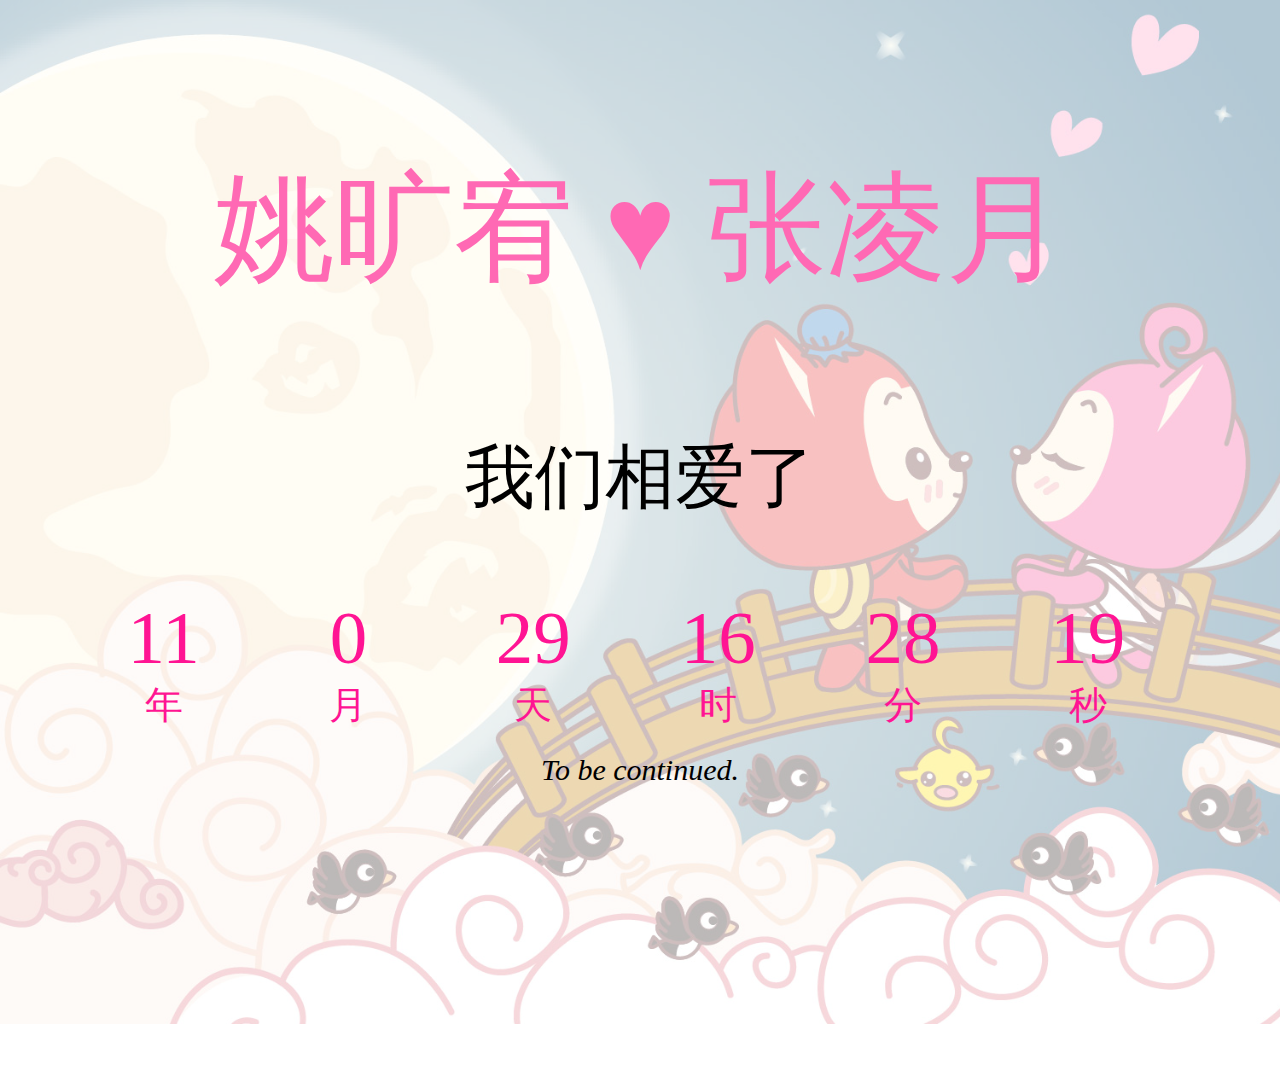
==== index.html @ 638295eb "Header implemented" ====
<!DOCTYPE html>
<html lang="cn">
<head>
    <meta charset="UTF-8">
    <link rel="stylesheet" type="text/css" href="css/style.css">
    <link rel="stylesheet" type="text/css" href="css/jquery.countdown.css">
    <title>傻子好!</title>
    <script type="text/javascript" src="http://ajax.googleapis.com/ajax/libs/jquery/1.11.0/jquery.min.js"></script>
    <script type="text/javascript" src="js/jquery.plugin.js"></script>
    <script type="text/javascript" src="js/jquery.countdown.js"></script>
    <script type="text/javascript" src="js/jquery.countdown-zh-CN.js"></script>
    <script type="text/javascript">
        window.onload = (function(){
            $.countdown.setDefaults($.countdown.regionalOptions['zh-CN']);
            $('#counter').countdown(
                {
                    since: new Date(2015, 6-1, 25),
                    format: 'YODHMS'
                });
        });

    </script>
</head>
<body>
    <div class="block" id="header">
        <p id="love1">姚旷宥 ♥ 张凌月</p>
        <p id="love2">我们相爱了</p>
        <div id="counter"></div>
        <p id="love3">To be continued.</p>
    </div>
    <div class="block" id="story-line"></div>
    <div class="block" id="gallery"></div>
</body>
</html>
---- css/style.css ----
body {
    font-family: cute;
}

div.block {
    width: 90%;
    margin: auto;
}

div#header {
    padding: 20px;
    height: 1024px;

}

div#header::after {
    height: 1024px;
    content: "";
    opacity: 0.3;
    background-size: cover;
    background-image: url("../img/阿狸七夕.jpg");
    top: 0;
    left: 0;
    bottom: 0;
    right: 0;
    position: absolute;
    z-index: -1;
}

p#love1 {
    text-align: center;
    font-size: 120px;
    color: hotpink;
}

p#love2 {
    text-align: center;
    font-size: 70px;
    color: black;
}

p#love3 {
    margin-top: 100px;
    text-align: center;
    font-size: 30px;
    color: black;
    font-style: italic;
}



@font-face {
    font-family: cute;
    src: url("../res/cute.ttf");
}
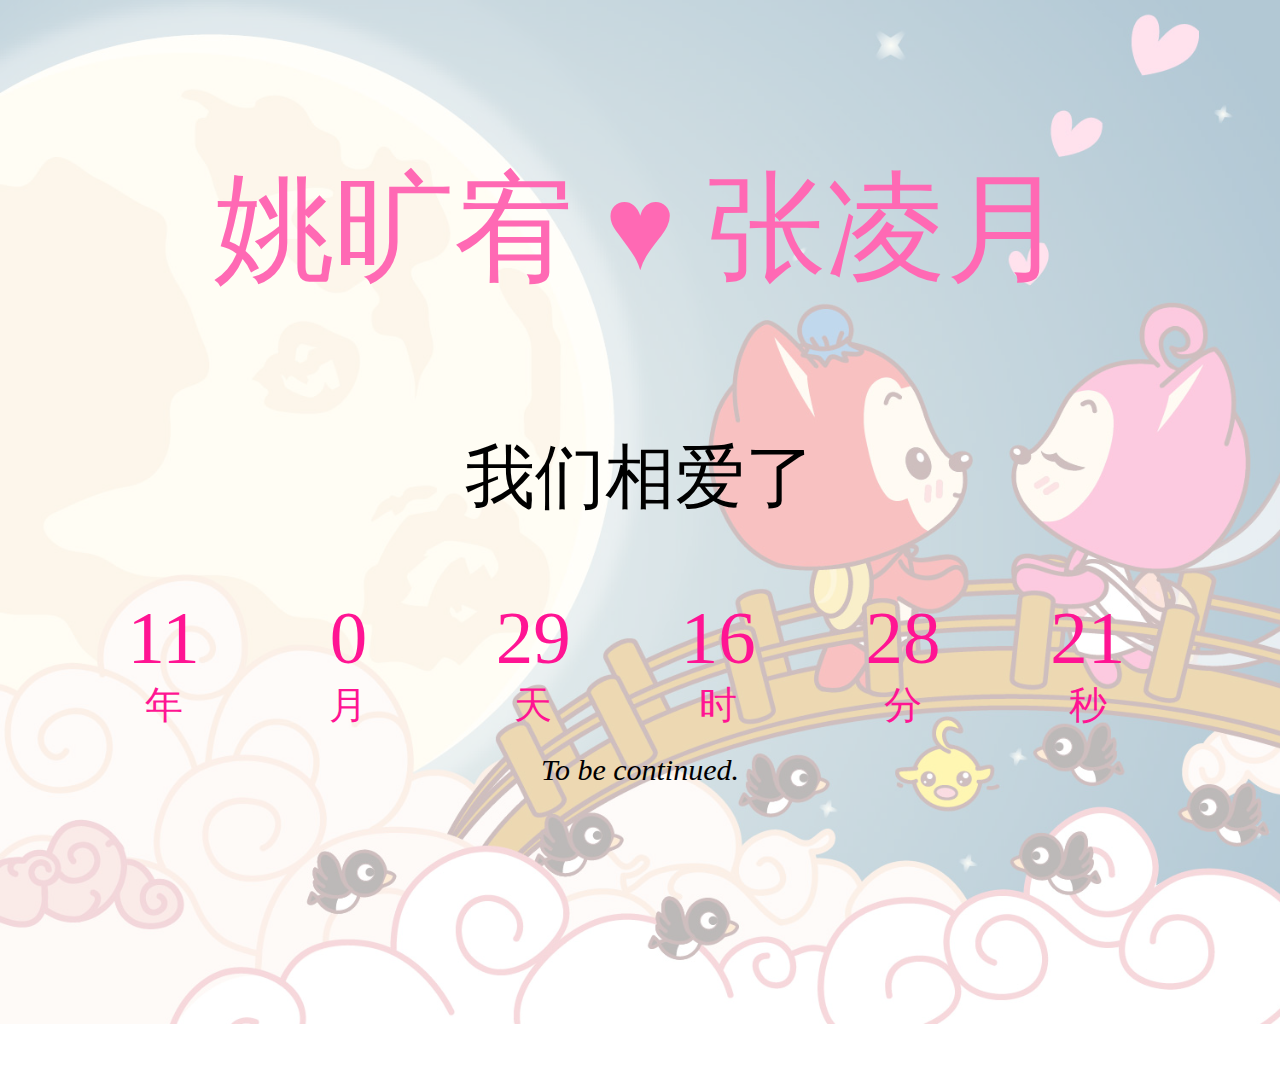
==== commit 52171b56: "Use un-blocking css" ====
--- a/index.html
+++ b/index.html
@@ -2,7 +2,7 @@
 <html lang="cn">
 <head>
     <meta charset="UTF-8">
-    <link rel="stylesheet" type="text/css" href="css/style.css">
+    <link rel="stylesheet" type="text/css" href="css/style.css" media="none" onload="this.media='all';">
     <link rel="stylesheet" type="text/css" href="css/jquery.countdown.css">
     <title>傻子好!</title>
     <script type="text/javascript" src="http://ajax.googleapis.com/ajax/libs/jquery/1.11.0/jquery.min.js"></script>
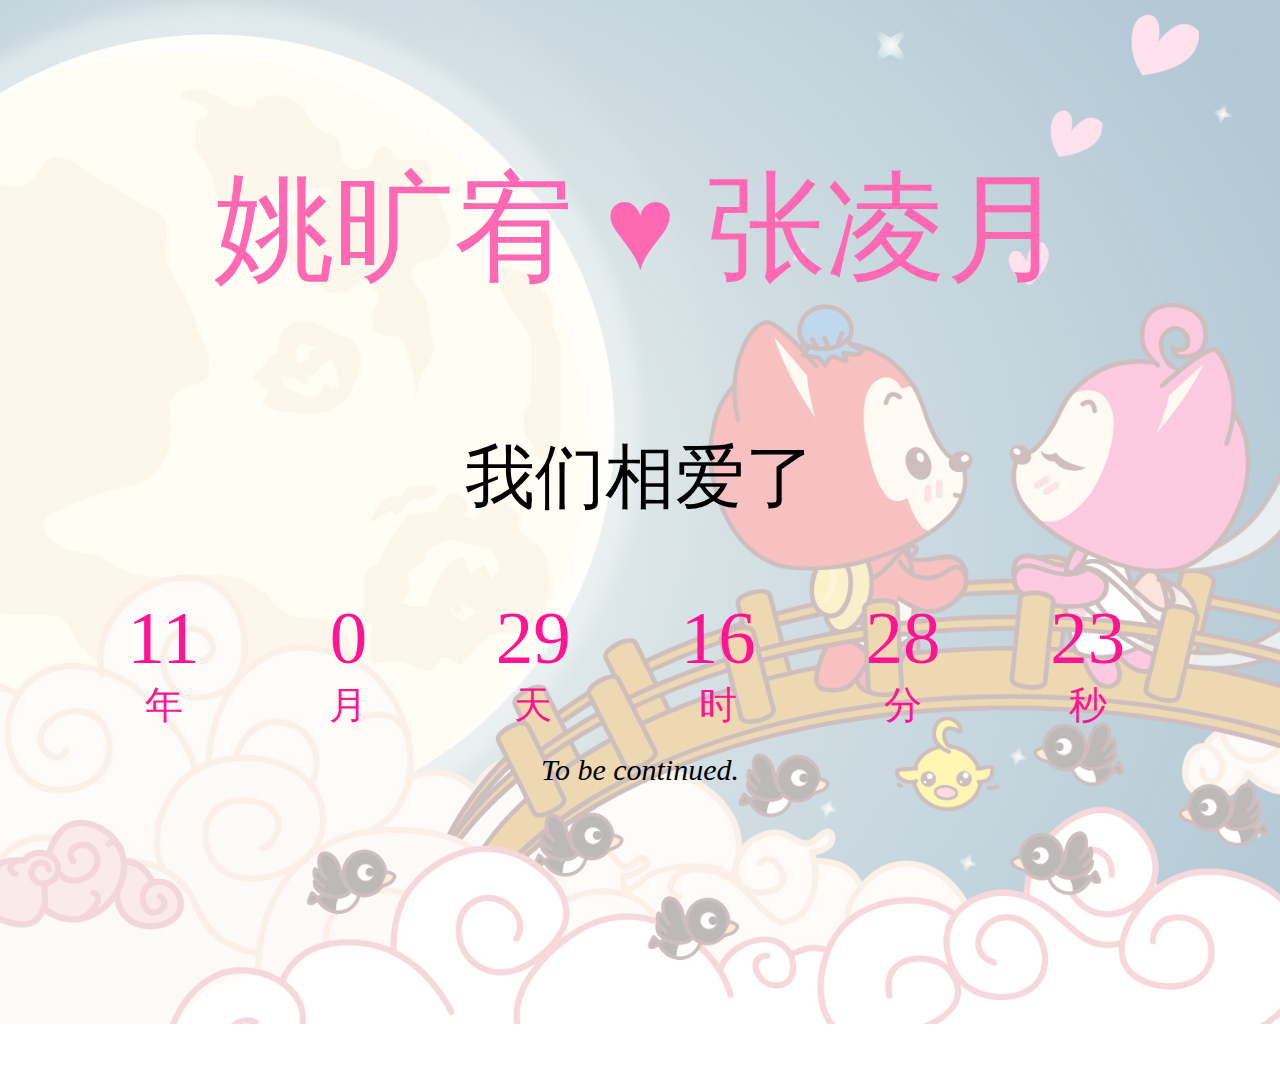
==== commit cdcfba98: "Optimized css again" ====
--- a/index.html
+++ b/index.html
@@ -2,7 +2,8 @@
 <html lang="cn">
 <head>
     <meta charset="UTF-8">
-    <link rel="stylesheet" type="text/css" href="css/style.css" media="none" onload="this.media='all';">
+    <link rel="stylesheet" type="text/css" href="css/style.css">
+    <link rel="stylesheet" type="text/css" href="css/font.css" media="none" onload="this.media='all';">
     <link rel="stylesheet" type="text/css" href="css/jquery.countdown.css">
     <title>傻子好!</title>
     <script type="text/javascript" src="http://ajax.googleapis.com/ajax/libs/jquery/1.11.0/jquery.min.js"></script>
--- a/css/style.css
+++ b/css/style.css
@@ -1,7 +1,3 @@
-body {
-    font-family: cute;
-}
-
 div.block {
     width: 90%;
     margin: auto;
@@ -47,9 +43,3 @@
     font-style: italic;
 }
 
-
-
-@font-face {
-    font-family: cute;
-    src: url("../res/cute.ttf");
-}
--- a/css/font.css
+++ b/css/font.css
@@ -0,0 +1,8 @@
+body {
+    font-family: cute;
+}
+
+@font-face {
+    font-family: cute;
+    src: url("../res/cute.ttf");
+}
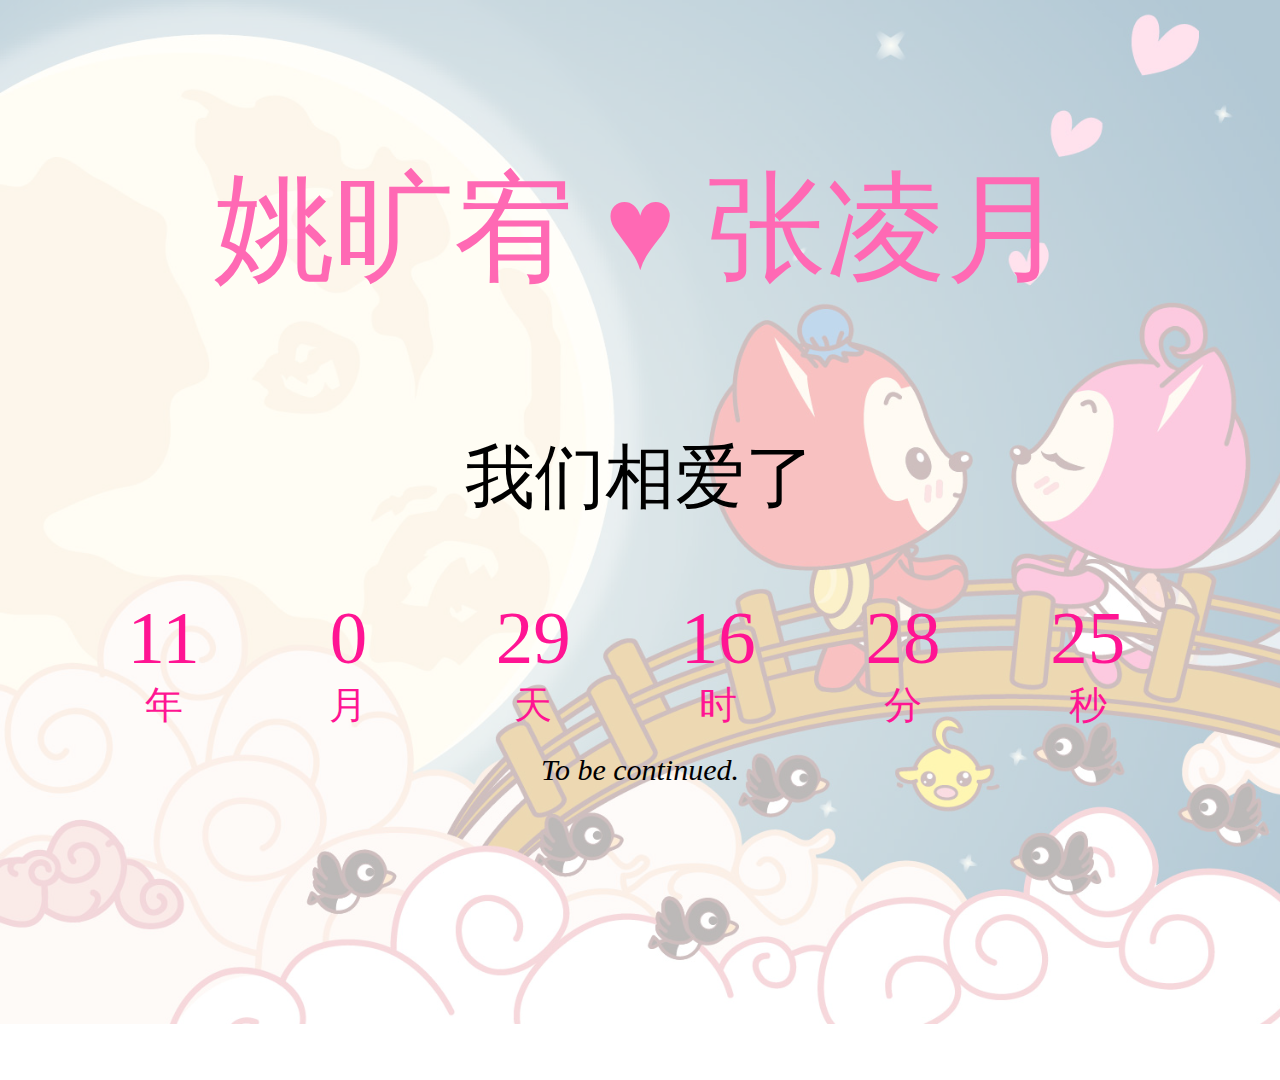
==== commit 2a08c9a1: "Localized Jquery" ====
--- a/index.html
+++ b/index.html
@@ -6,7 +6,7 @@
     <link rel="stylesheet" type="text/css" href="css/font.css" media="none" onload="this.media='all';">
     <link rel="stylesheet" type="text/css" href="css/jquery.countdown.css">
     <title>傻子好!</title>
-    <script type="text/javascript" src="http://ajax.googleapis.com/ajax/libs/jquery/1.11.0/jquery.min.js"></script>
+    <script type="text/javascript" src="js/jquery.min.js"></script>
     <script type="text/javascript" src="js/jquery.plugin.js"></script>
     <script type="text/javascript" src="js/jquery.countdown.js"></script>
     <script type="text/javascript" src="js/jquery.countdown-zh-CN.js"></script>
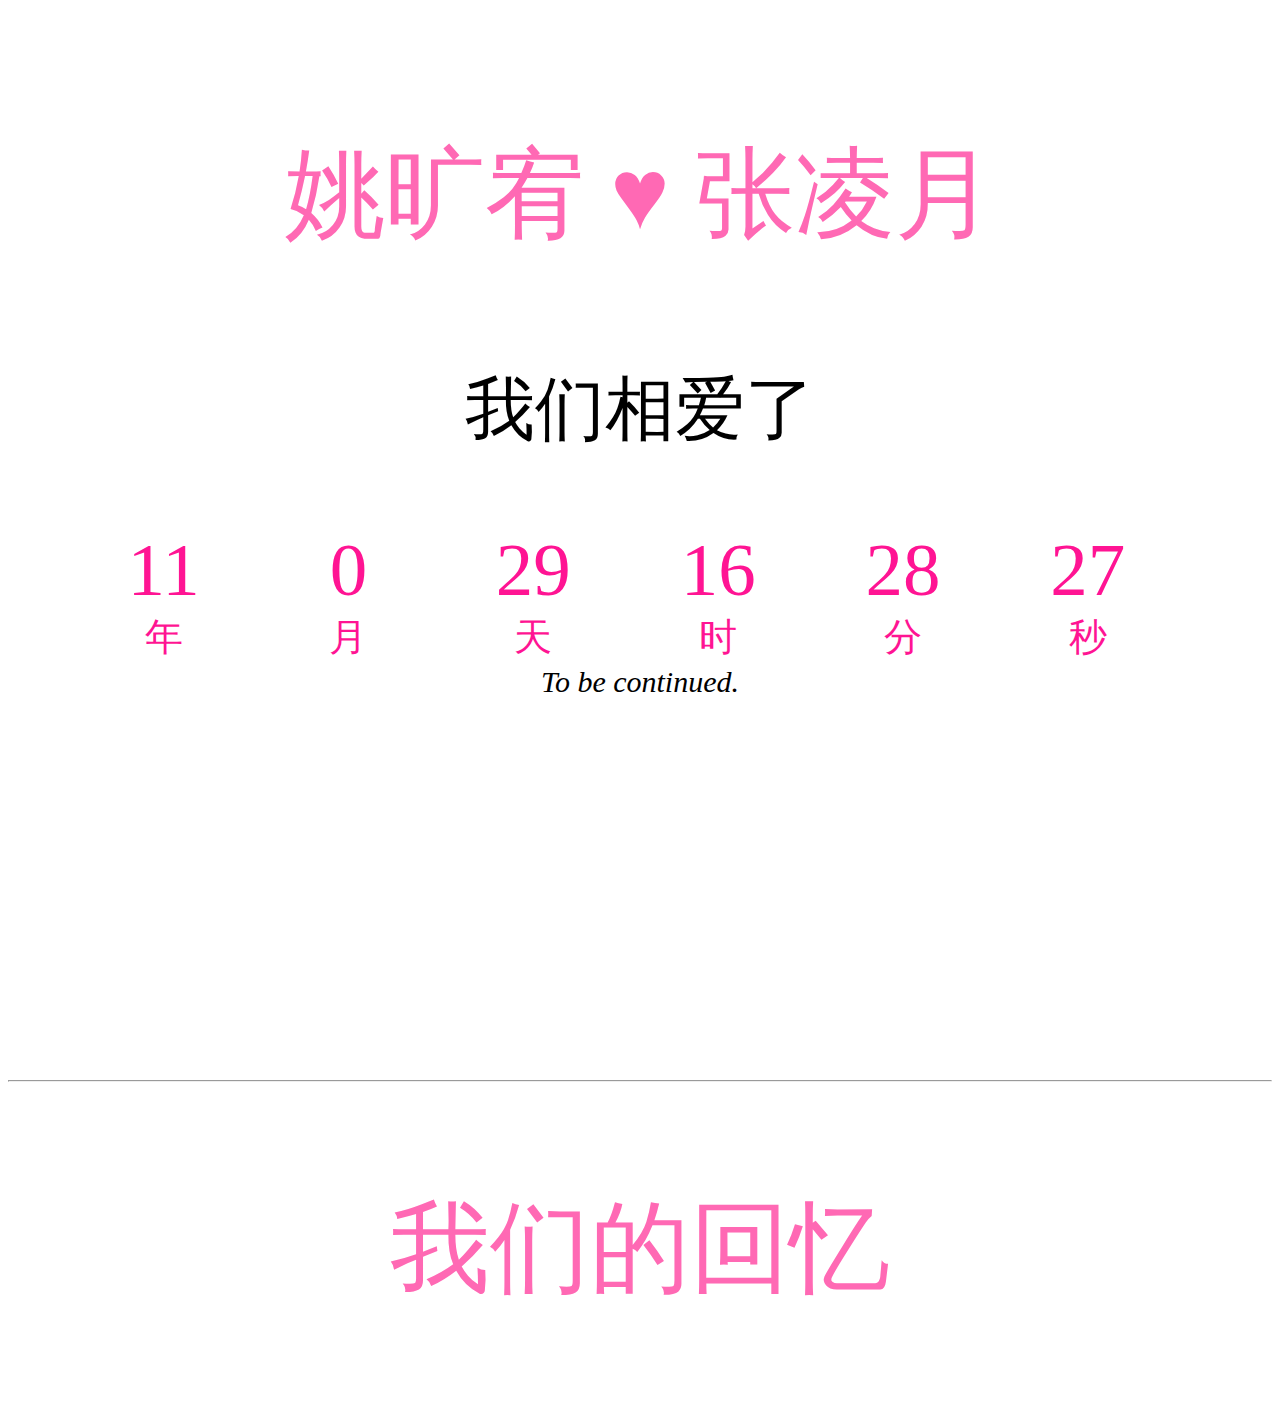
==== commit 5e25dc9e: "Images added" ====
--- a/index.html
+++ b/index.html
@@ -6,6 +6,7 @@
     <link rel="stylesheet" type="text/css" href="css/font.css" media="none" onload="this.media='all';">
     <link rel="stylesheet" type="text/css" href="css/jquery.countdown.css">
     <title>傻子好!</title>
+    <script type="text/javascript" src="js/aws-sdk-2.1.12.min.js"></script>
     <script type="text/javascript" src="js/jquery.min.js"></script>
     <script type="text/javascript" src="js/jquery.plugin.js"></script>
     <script type="text/javascript" src="js/jquery.countdown.js"></script>
@@ -13,23 +14,32 @@
     <script type="text/javascript">
         window.onload = (function(){
             $.countdown.setDefaults($.countdown.regionalOptions['zh-CN']);
-            $('#counter').countdown(
+            $('#header-counter').countdown(
                 {
                     since: new Date(2015, 6-1, 25),
                     format: 'YODHMS'
                 });
+
+            getS3Images();
         });
+    </script>
 
-    </script>
+
+    <script type="text/javascript" src="js/s3.js"></script>
 </head>
 <body>
     <div class="block" id="header">
-        <p id="love1">姚旷宥 ♥ 张凌月</p>
-        <p id="love2">我们相爱了</p>
-        <div id="counter"></div>
-        <p id="love3">To be continued.</p>
+        <p class="header1" id="header-p-1">姚旷宥 ♥ 张凌月</p>
+        <p class="header2" id="header-p-2">我们相爱了</p>
+        <div id="header-counter"></div>
+        <p class="header3" id="header-p-3">To be continued.</p>
     </div>
     <div class="block" id="story-line"></div>
-    <div class="block" id="gallery"></div>
+
+    <hr>
+
+    <div class="block" id="gallery">
+        <p class="header1" id="gallery-p-1">我们的回忆</p>
+    </div>
 </body>
 </html>
--- a/css/style.css
+++ b/css/style.css
@@ -14,7 +14,7 @@
     content: "";
     opacity: 0.3;
     background-size: cover;
-    background-image: url("../img/阿狸七夕.jpg");
+    background-image: url("../img/header_bg.jpg");
     top: 0;
     left: 0;
     bottom: 0;
@@ -23,23 +23,28 @@
     z-index: -1;
 }
 
-p#love1 {
+p.header1 {
     text-align: center;
-    font-size: 120px;
+    font-size: 100px;
     color: hotpink;
 }
 
-p#love2 {
+p.header2 {
     text-align: center;
     font-size: 70px;
     color: black;
 }
 
-p#love3 {
-    margin-top: 100px;
+p.header3 {
+    margin-top: 80px;
     text-align: center;
     font-size: 30px;
     color: black;
     font-style: italic;
 }
 
+img.slide {
+    overflow-x: scroll;
+    overflow-y: hidden;
+    max-height: 300px;
+}
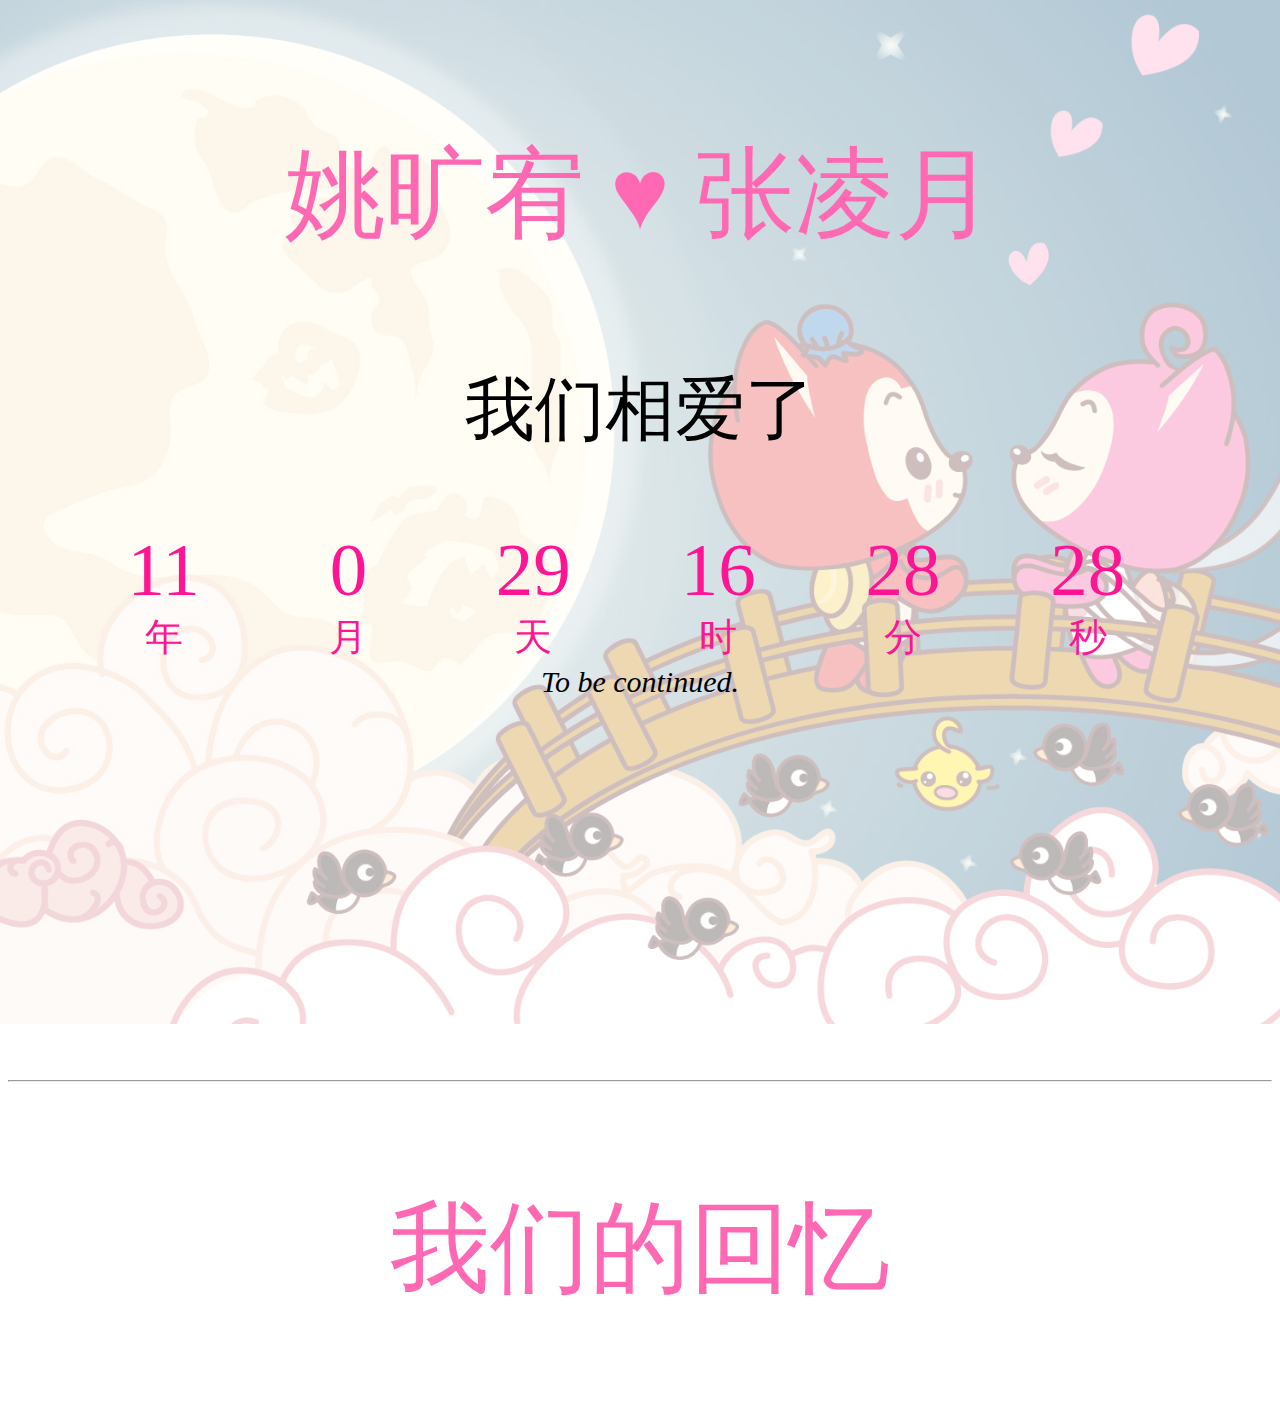
==== commit 4e82f601: "Slideshow for gallery added" ====
--- a/index.html
+++ b/index.html
@@ -34,6 +34,7 @@
         <div id="header-counter"></div>
         <p class="header3" id="header-p-3">To be continued.</p>
     </div>
+
     <div class="block" id="story-line"></div>
 
     <hr>
--- a/css/style.css
+++ b/css/style.css
@@ -44,7 +44,45 @@
 }
 
 img.slide {
-    overflow-x: scroll;
-    overflow-y: hidden;
-    max-height: 300px;
+    display: inline;
+    margin: 5px;
+    max-height: 250px;
 }
+
+
+
+#overlay {
+    opacity: 0.98;
+    background-color: black;
+    position: fixed;
+    width: 100%;
+    height: 100%;
+    top: 0px;
+    right: 0px;
+    z-index: 1000;
+}
+
+
+#overlay-image {
+    display: block;
+    margin-left: auto;
+    margin-right: auto;
+    height: 95%;
+    width: auto;
+    position: relative;
+    top: 1.5%;
+}
+
+#closeButton {
+    opacity: 0.8;
+    color: white;
+    font-size: 20pt;
+    position: absolute;
+    top: 2%;
+    right: 2%;
+    z-index: 199;
+}
+
+#closeButton:hover, .slide:hover {
+    cursor: pointer;
+}
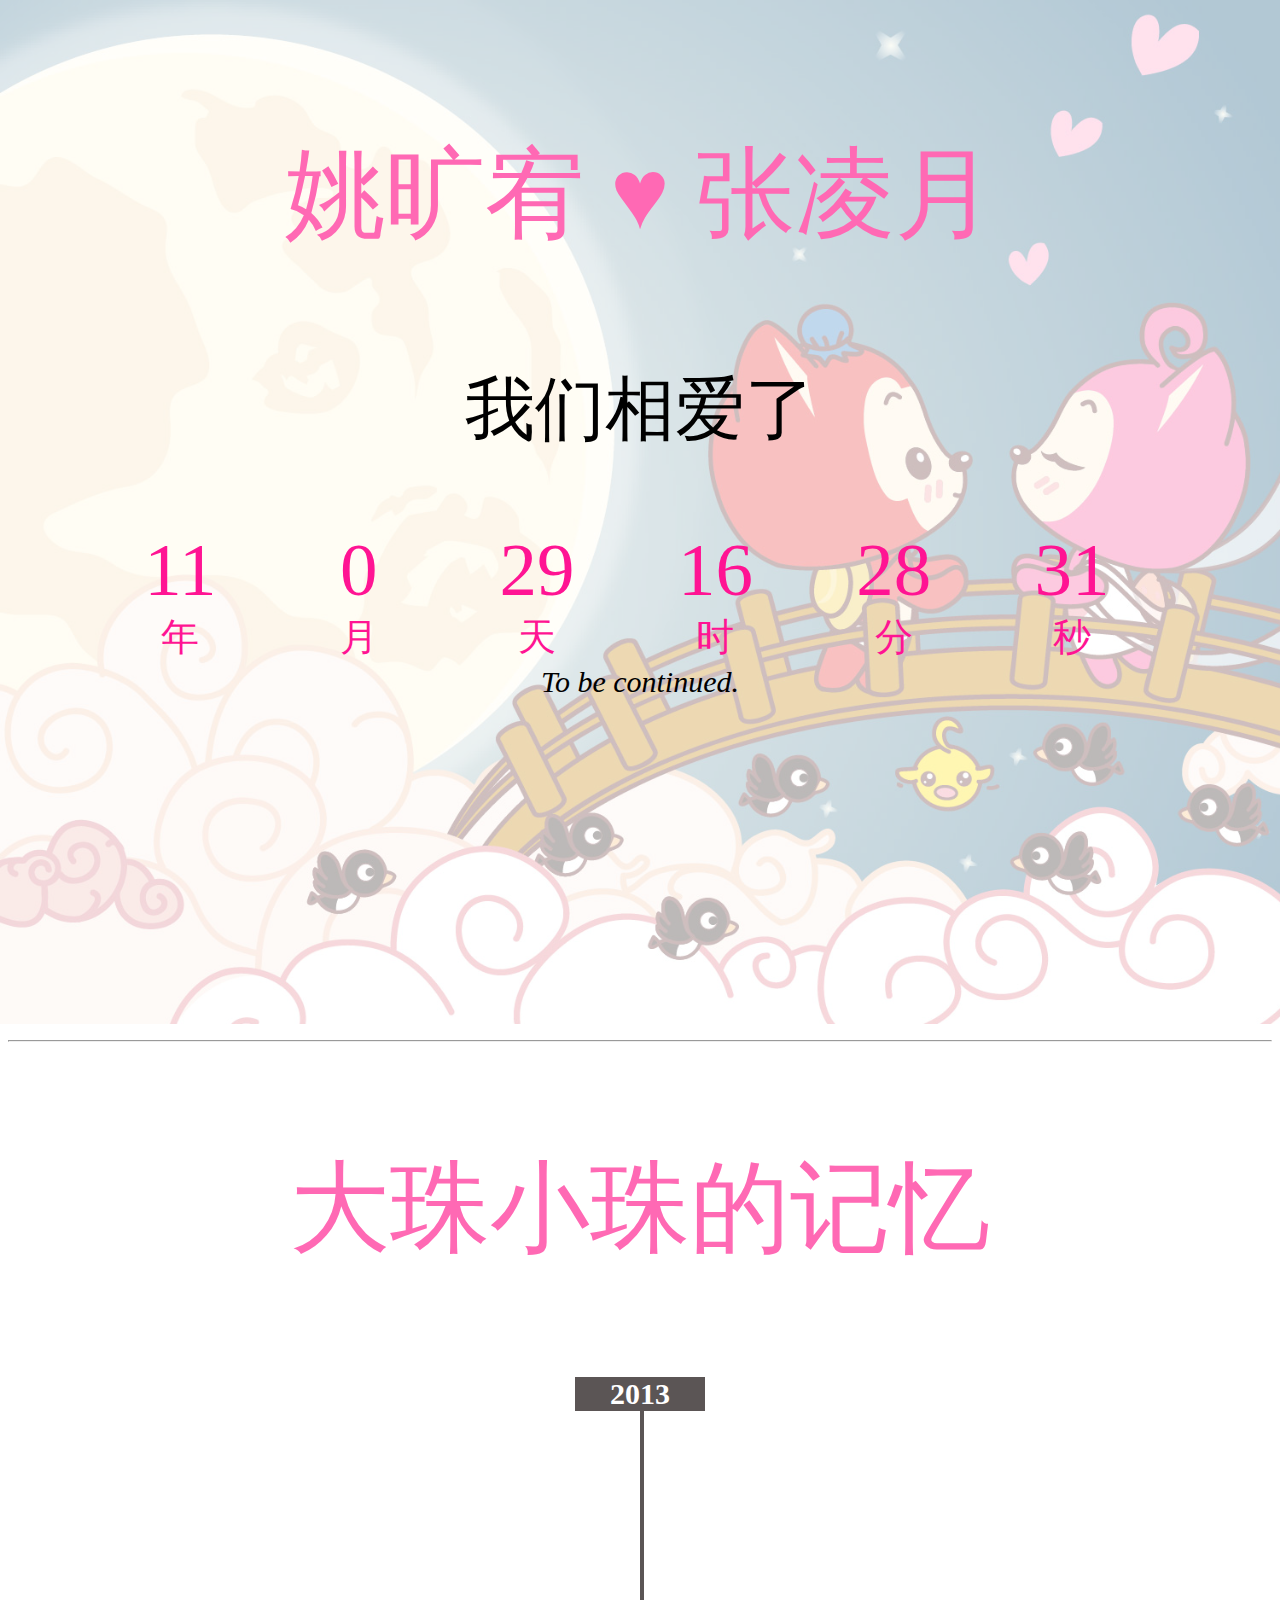
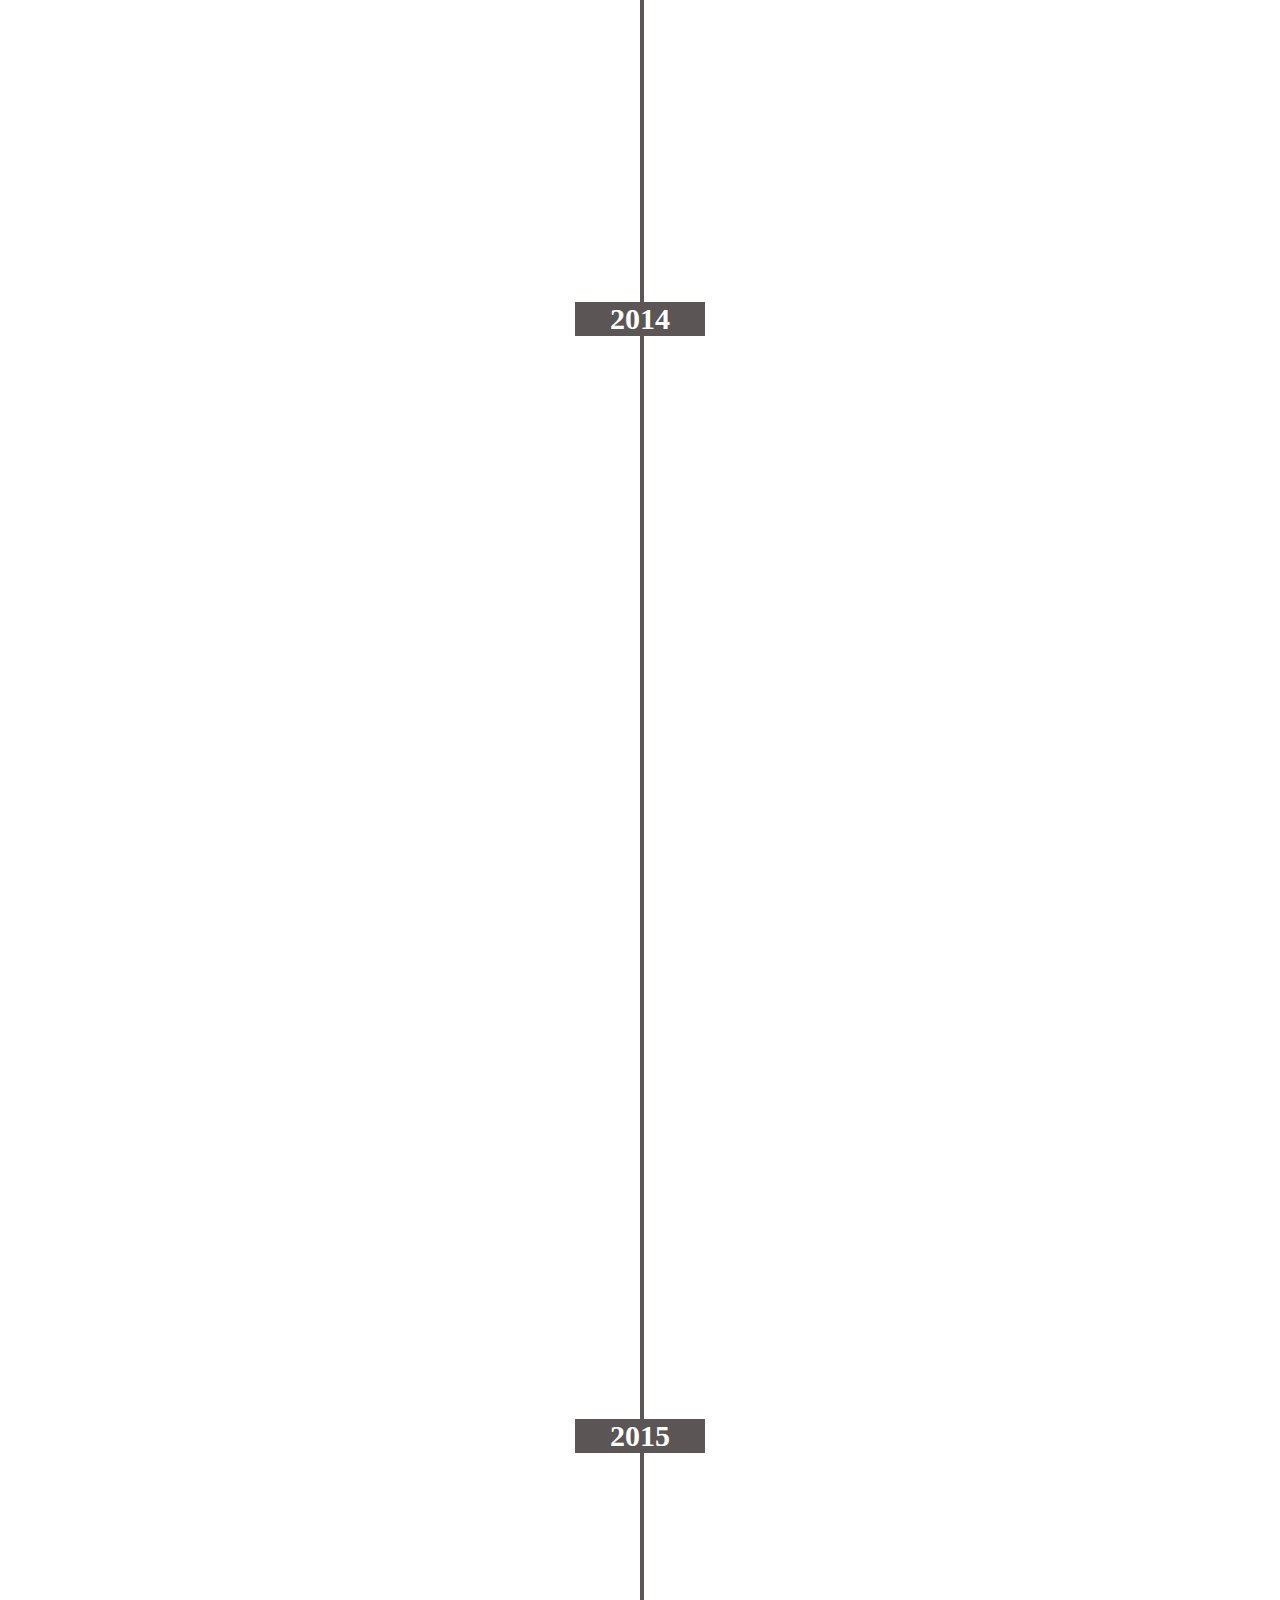
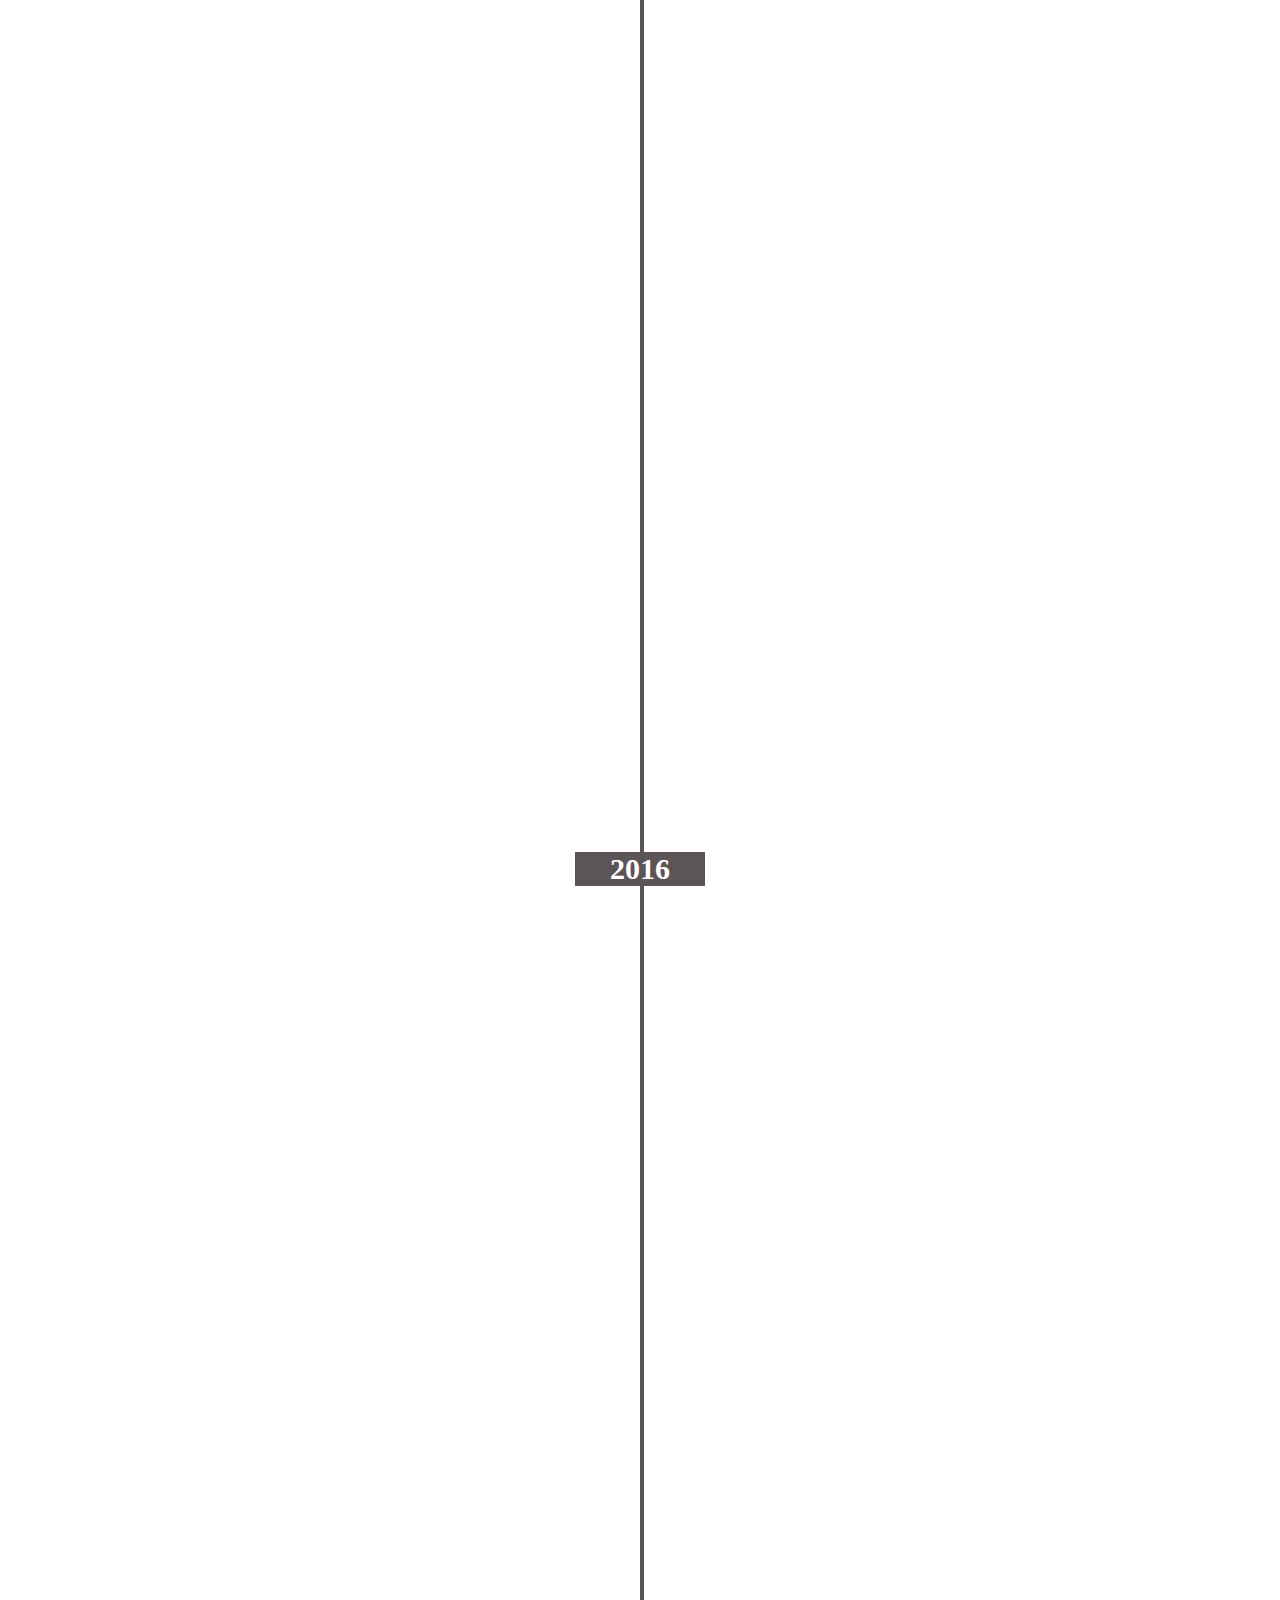
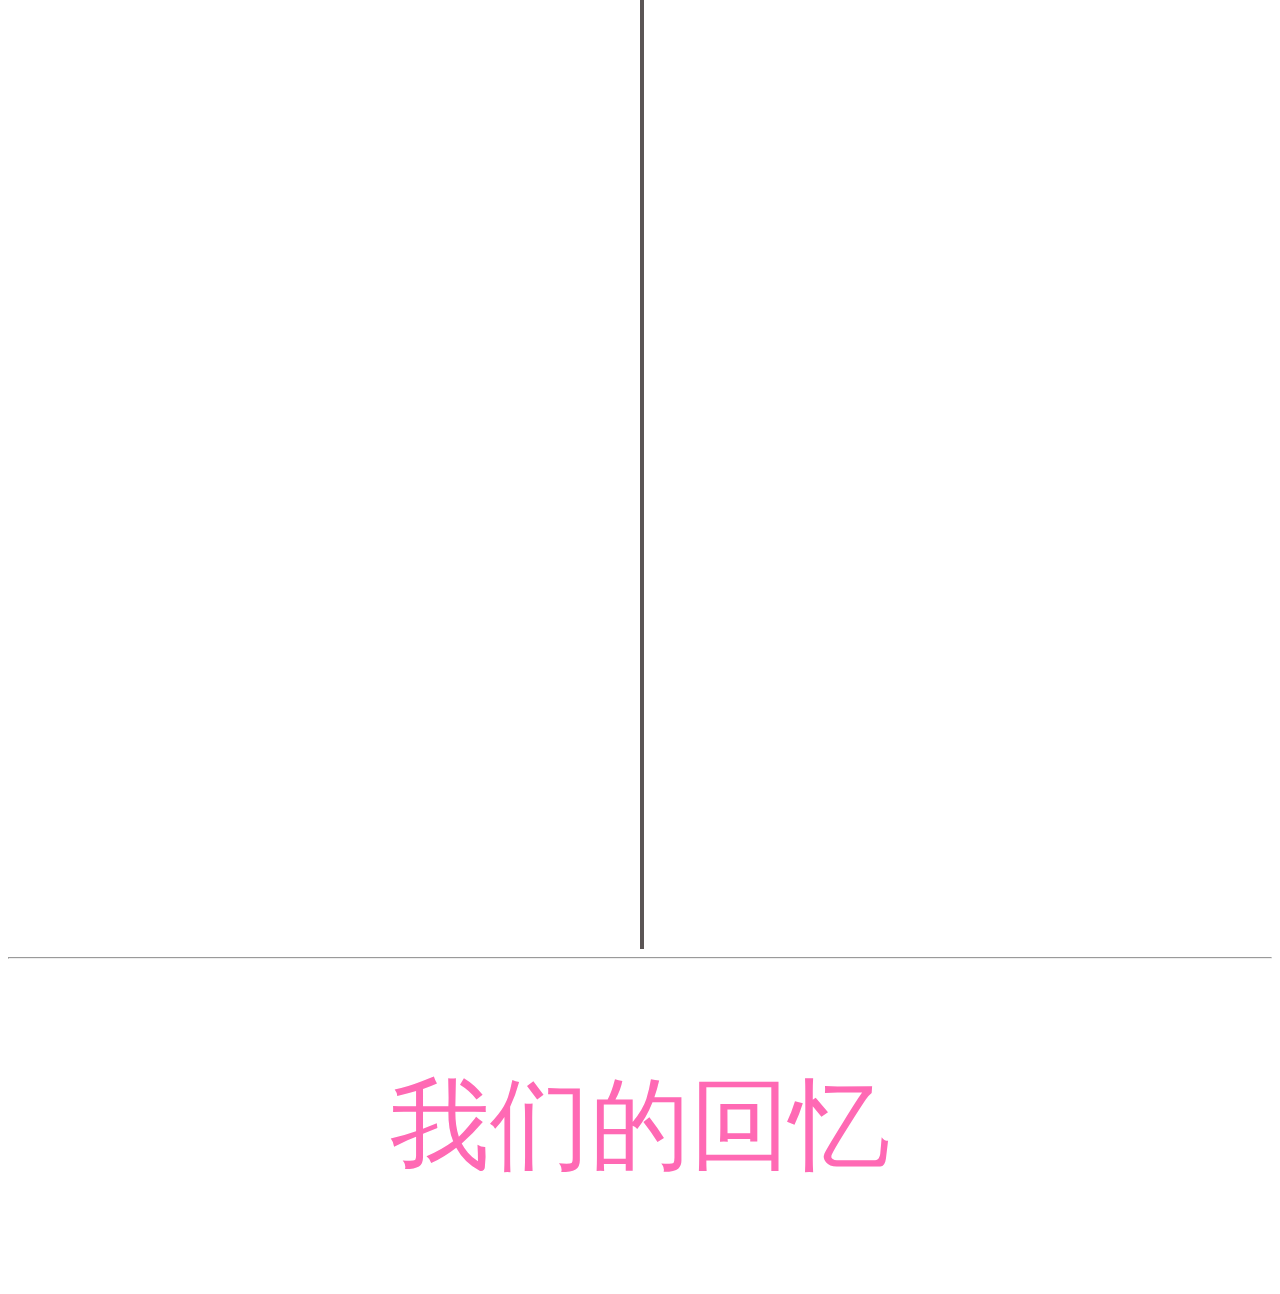
==== commit 8ea7f1ba: "TimeLine skeleton added, PHP server script included" ====
--- a/index.html
+++ b/index.html
@@ -5,12 +5,22 @@
     <link rel="stylesheet" type="text/css" href="css/style.css">
     <link rel="stylesheet" type="text/css" href="css/font.css" media="none" onload="this.media='all';">
     <link rel="stylesheet" type="text/css" href="css/jquery.countdown.css">
+    <link rel="stylesheet" href="css/animate.css">
+    <link rel="stylesheet" href="css/timelify.css">
+
     <title>傻子好!</title>
+
+    <!-- Dependency JS scripts -->
     <script type="text/javascript" src="js/aws-sdk-2.1.12.min.js"></script>
     <script type="text/javascript" src="js/jquery.min.js"></script>
     <script type="text/javascript" src="js/jquery.plugin.js"></script>
     <script type="text/javascript" src="js/jquery.countdown.js"></script>
     <script type="text/javascript" src="js/jquery.countdown-zh-CN.js"></script>
+    <script src="js/jquery.timelify.js"></script>
+
+    <!-- My JS scripts -->
+    <script type="text/javascript" src="js/timeline.js"></script>
+    <script type="text/javascript" src="js/gallery.js"></script>
     <script type="text/javascript">
         window.onload = (function(){
             $.countdown.setDefaults($.countdown.regionalOptions['zh-CN']);
@@ -19,13 +29,25 @@
                     since: new Date(2015, 6-1, 25),
                     format: 'YODHMS'
                 });
+            // load time line
+            $('.timeline').timelify({
 
-            getS3Images();
+                // animation types
+                animLeft: "bounceInLeft",
+                animRight: "bounceInRight",
+                animCenter: "bounceInUp",
+
+                // animation speed
+                animSpeed: 300,
+
+                // trigger position in pixels
+                offset: 150
+            });
+
+            // load the gallery images
+            loadImages();
         });
     </script>
-
-
-    <script type="text/javascript" src="js/s3.js"></script>
 </head>
 <body>
     <div class="block" id="header">
@@ -35,7 +57,108 @@
         <p class="header3" id="header-p-3">To be continued.</p>
     </div>
 
-    <div class="block" id="story-line"></div>
+    <hr>
+
+    <div class="block" id="story-line">
+        <p class="header1" id="story-line-p-1">大珠小珠的记忆</p>
+        <div class="timeline">
+            <h2>2013</h2>
+            <ul class="timeline-items">
+                <li class="is-hidden timeline-item"> <!-- Normal block, positionned to the left -->
+                    <h3>Title</h3>
+                    <hr>
+                    <p>Lorem ipsum dolor sit amet, consectetur adipisicing elit. Amet cupiditate, delectus deserunt doloribus earum eveniet explicabo fuga iste magni maxime mollitia nemo neque, perferendis quod reprehenderit ut, vel veritatis voluptas?</p>
+                    <hr>
+                    <time>January 2013</time>
+                </li>
+            </ul>
+            <h2>2014</h2>
+            <ul class="timeline-items">
+                <li class="is-hidden timeline-item inverted"> <!-- Normal block, positionned to the right  -->
+                    <h3>Title</h3>
+                    <hr>
+                    <p>Lorem ipsum dolor sit amet, consectetur adipisicing elit. Adipisci alias aspernatur consequuntur culpa deserunt ea esse est inventore, ipsa laborum officia, quam quia quidem, rem sunt tempora tenetur ullam voluptatem.</p>
+                    <p>Lorem ipsum dolor sit amet, consectetur adipisicing elit. Dicta dolore harum iure quod ut! Accusamus aspernatur corporis est excepturi facere laudantium nesciunt nihil optio, quaerat quos rerum sunt suscipit voluptate?.</p>
+                    <hr>
+                    <time>Mars 2014</time>
+                </li>
+                <li class="is-hidden timeline-item centered"> <!-- Centered block, positionned in the middle -->
+                    <h3>Title</h3>
+                    <hr>
+                    <p>Lorem ipsum dolor sit amet, consectetur adipisicing elit. Blanditiis, cupiditate dicta dignissimos dolorem doloribus ducimus eos error ex molestiae nobis odio odit optio placeat quasi repudiandae, unde velit voluptate voluptatem!
+                    </p>
+                    <p>Lorem ipsum dolor sit amet, consectetur adipisicing elit. Ab commodi consectetur cupiditate ea, eius excepturi expedita illum, incidunt ipsam iste modi obcaecati optio repellendus! Dolore dolores pariatur sint veniam voluptates!</p>
+                    <p>Lorem ipsum dolor sit amet, consectetur adipisicing elit. Adipisci consequatur distinctio doloremque eos eum eveniet fuga molestiae mollitia nesciunt nisi nobis nostrum, odio omnis pariatur praesentium quibusdam sequi sint voluptates.</p>
+                    <p>Lorem ipsum dolor sit amet, consectetur adipisicing elit. A aliquam, aspernatur commodi consequuntur corporis dicta, distinctio enim eos expedita, id iste laborum maxime nesciunt quaerat sed temporibus veniam vero voluptatem.</p>
+                    <p><a
+                        href="http://gamejolt.com/games/slender-the-cursed-forest/30950">Link</a>
+                    </p>
+                    <hr>
+                    <time>Date</time>
+                </li>
+
+            </ul>
+            <h2>2015</h2>
+            <ul class="timeline-items">
+                <li class="is-hidden timeline-item">
+                    <h3>Title</h3>
+                    <hr>
+                    <p>Lorem ipsum dolor sit amet, consectetur adipisicing elit. Ad aspernatur blanditiis dolorem, eos excepturi impedit neque nisi recusandae repudiandae tempora. Ad debitis ducimus est et explicabo, id in nam necessitatibus?</p>
+
+                    <p><span>Lorem ipsum dolor sit amet, consectetur adipisicing elit. Accusamus aperiam, culpa eveniet excepturi fugiat, harum laborum laudantium magni nemo nihil officia possimus quaerat quas quod sapiente sit tempora vel? Veritatis.</span></p>
+                    <hr>
+                    <time>Date</time>
+                </li>
+                <li class="is-hidden timeline-item inverted">
+                    <h3>Title</h3>
+                    <hr>
+                    <p>Lorem ipsum dolor sit amet, consectetur adipisicing elit. Cumque dignissimos inventore labore maiores mollitia neque nesciunt nulla obcaecati vel velit! Aut, maxime minima? Eos est laborum non optio quidem ut!</p>
+
+                    <p>Lorem ipsum dolor sit amet, consectetur adipisicing elit. Autem distinctio fugit, harum id magnam perferendis porro sint vel voluptate voluptatibus! Ad adipisci deleniti ea nisi, placeat ratione saepe sunt veritatis.</p>
+                    <hr>
+                    <time>Date</time>
+                </li>
+
+            </ul>
+            <h2>2016</h2>
+            <ul class="timeline-items">
+                <li class="is-hidden timeline-item">
+                    <h3>Title</h3>
+                    <hr>
+                    <p>Lorem ipsum dolor sit amet, consectetur adipisicing elit. In ipsum magnam quis vero vitae. Adipisci at doloribus eius expedita id, nobis officiis perferendis quae sint ut. Consectetur nostrum obcaecati veritatis!</p>
+
+                    <p>Lorem ipsum dolor sit amet, <strong>consectetur</strong> adipisicing elit. Aliquam asperiores, cum deserunt dicta est facere fuga fugiat laboriosam perspiciatis quae quia ratione rem. Aspernatur earum, est et facilis nobis repudiandae.</p>
+                    <hr>
+                    <time>Date</time>
+                </li>
+                <li class="is-hidden timeline-item">
+                    <h3>Grands Enfants</h3>
+                    <hr>
+                    <p>Lorem ipsum dolor sit amet, consectetur adipisicing elit. Adipisci animi, commodi delectus dolor ea maxime modi nobis obcaecati odit, provident quaerat, soluta voluptates! Ex inventore libero placeat quaerat quod sint?</p>
+                    <p><span>Lorem ipsum dolor sit amet, consectetur adipisicing elit. Cumque delectus doloremque inventore iste officiis porro possimus quis, quod repellat sint. Aliquam dolorum explicabo hic illo modi molestias quae, quia reiciendis!</span>
+                        <span>Ab assumenda inventore molestiae optio similique veritatis? Autem cupiditate earum eius fugiat fugit magnam nihil officiis quas qui repudiandae! Assumenda, expedita fugit ipsam natus odio qui similique. Debitis, error, quia.</span></p>
+                    <p><a href="http://grands-enfants-timeline.herokuapp.com/">Link</a></p>
+                    <hr>
+                    <time>Date</time>
+                </li>
+                <li class="is-hidden timeline-item centered">
+                    <h3>Title</h3>
+                    <hr>
+                    <p><span>Lorem ipsum dolor sit amet, consectetur adipisicing elit. Aliquam aliquid animi architecto aspernatur assumenda dicta distinctio ducimus, fugiat fugit hic itaque laudantium maxime nam praesentium rem sint sit sunt voluptatibus!</span><span>Aliquam aliquid consequuntur cum ipsum itaque libero magni maxime, minima necessitatibus, odit, placeat quam quo ratione recusandae repudiandae sapiente tempore! Alias, id, rerum? Cum deserunt, dolorem explicabo illum numquam quibusdam?</span><span>Autem distinctio error magni, maiores praesentium provident voluptatibus. A, ad autem beatae debitis deserunt ducimus exercitationem inventore magni, molestias neque quasi quibusdam quo. Ab dolor modi, neque numquam officiis quam.</span>
+                        <span>Fuga libero nam similique. Animi aut cum cupiditate ducimus, eum laboriosam minima neque numquam odio officia placeat possimus quaerat quidem similique sint ullam vero voluptatem voluptatibus. Accusamus commodi perspiciatis repellendus.</span>
+                    </p>
+                    <p>Lorem ipsum dolor sit amet, consectetur adipisicing elit. Accusantium earum inventore nobis quo! Aspernatur consectetur corporis eaque, eveniet expedita, explicabo ipsum nostrum omnis pariatur, placeat quaerat reprehenderit tempora totam ullam.</p>
+                    <p>Lorem ipsum dolor sit amet, consectetur adipisicing elit. Autem blanditiis expedita illo ipsum molestiae, nisi porro quaerat quam quidem reprehenderit sed, sit, ut! At dolorem et, eum facilis quasi sed!
+                        <strong>Lorem ipsum</strong> dolor sit amet, consectetur adipisicing elit. Asperiores cumque cupiditate debitis ea ex iure iusto maiores mollitia nihil non obcaecati omnis quidem quod sequi soluta suscipit, tenetur voluptatem voluptatum.</p>
+                    <p>Lorem ipsum dolor sit amet, consectetur adipisicing elit. Animi architecto aut cum dolore dolores neque nesciunt nostrum porro quibusdam ratione! Architecto cum distinctio error et in laboriosam molestiae molestias saepe!</p>
+                    <p><a href="http://c-vitae.herokuapp.com">Link</a></p>
+                    <hr>
+                    <time>Date</time>
+                </li>
+            </ul>
+        </div>
+    </div>
+
 
     <hr>
 
--- a/css/timelify.css
+++ b/css/timelify.css
@@ -0,0 +1,256 @@
+* {
+  box-sizing: border-box; }
+
+.timeline {
+  position: relative;
+  overflow: auto;
+  width: 100%;
+  margin-top: 40px;
+}
+
+.timeline hr {
+    margin: 0 0 20px 0;
+}
+
+.timeline::before {
+    content: '';
+    position: absolute;
+    top: 0;
+    left: 50%;
+    margin: 0 auto;
+    height: 100%;
+    width: 4px;
+    background-color: #5b5555;
+}
+
+.timeline h2 {
+    margin: 0 auto;
+    width: 130px;
+    color: white;
+    background: #5b5555;
+    text-align: center;
+    font-size: 30px;
+    position: relative;
+    z-index: 2;
+}
+
+.timeline h3 {
+    color: inherit;
+    font-weight: 300;
+}
+
+.timeline .timeline-items {
+    list-style-type: none;
+    overflow: hidden;
+    padding-top: 110px;
+    padding-left: 0;
+}
+
+.timeline .timeline-items .timeline-item {
+    position: relative;
+    margin-bottom: 100px;
+    left: -10px;
+    padding: 20px;
+    background-color: white;
+    width: 45%;
+}
+
+.timeline .timeline-items .timeline-item h3 {
+    font-weight: 700;
+}
+
+.timeline .timeline-items .timeline-item.is-hidden {
+    visibility: hidden;
+}
+
+.timeline .timeline-items .timeline-item a {
+    font-weight: 700;
+}
+
+.timeline .timeline-items .timeline-item time::before {
+    content: '\f017';
+    margin-right: 10px; }
+
+.timeline .timeline-items .timeline-item::before {
+    content: '';
+    width: 0;
+    height: 0;
+    position: absolute;
+    right: -1em;
+    top: 0;
+}
+
+.timeline .timeline-items .timeline-item::after {
+    content: '';
+    background: #5b5555;
+    width: 30px;
+    height: 30px;
+    position: absolute;
+    top: -15px;
+    border-radius: 100%;
+    left: calc(100% + 10.4%);
+}
+
+.timeline .timeline-items .timeline-item:nth-of-type(2n+1) {
+    background-color: #00acc1;
+    color: white;
+}
+
+.timeline .timeline-items .timeline-item:nth-of-type(2n+1) hr {
+    border-top: 1px solid #00c3db;
+}
+
+.timeline .timeline-items .timeline-item:nth-of-type(2n+1) a {
+    color: #1759a2;
+}
+
+.timeline .timeline-items .timeline-item:nth-of-type(2n+1)::before {
+    border-top: 1em solid #00acc1;
+    border-right: 1em solid transparent;
+}
+
+.timeline .timeline-items .timeline-item:nth-of-type(2n) {
+    background-color: #e57373;
+    color: white;
+}
+
+.timeline .timeline-items .timeline-item:nth-of-type(2n) hr {
+    border-top: 1px solid #e98989;
+}
+
+.timeline .timeline-items .timeline-item:nth-of-type(2n) a {
+    color: #601010;
+}
+
+.timeline .timeline-items .timeline-item:nth-of-type(2n)::before {
+    border-top: 1em solid #e57373;
+    border-right: 1em solid transparent;
+}
+
+.timeline .timeline-items .timeline-item.inverted {
+    position: relative;
+    left: 54%;
+    text-align: right;
+}
+
+.timeline .timeline-items .timeline-item.inverted::before {
+    content: '';
+    width: 0;
+    height: 0;
+    position: absolute;
+    left: -1em;
+    top: 0;
+}
+
+.timeline .timeline-items .timeline-item.inverted::after {
+    content: '';
+    background: #5b5555;
+    width: 30px;
+    height: 30px;
+    position: absolute;
+    top: -15px;
+    border-radius: 100%;
+    left: calc(-8.78% - 13px);
+}
+
+
+
+.timeline .timeline-items .timeline-item.inverted:nth-of-type(2n+1) {
+    background-color: #00acc1;
+    color: white;
+}
+
+.timeline .timeline-items .timeline-item.inverted:nth-of-type(2n+1) hr {
+    border-top: 1px solid #00c3db;
+}
+
+
+.timeline .timeline-items .timeline-item.inverted:nth-of-type(2n+1) a {
+    color: #1759a2;
+}
+
+.timeline .timeline-items .timeline-item.inverted:nth-of-type(2n+1)::before {
+    border-top: 1em solid #00acc1;
+    border-left: 1em solid transparent;
+}
+
+.timeline .timeline-items .timeline-item.inverted:nth-of-type(2n) {
+    background-color: #e57373;
+    color: white;
+}
+
+.timeline .timeline-items .timeline-item.inverted:nth-of-type(2n) hr {
+    border-top: 1px solid #e98989;
+}
+
+.timeline .timeline-items .timeline-item.inverted:nth-of-type(2n) a {
+    color: #601010;
+}
+
+.timeline .timeline-items .timeline-item.inverted:nth-of-type(2n)::before {
+    border-top: 1em solid #e57373;
+    border-left: 1em solid transparent;
+}
+
+.timeline .timeline-items .timeline-item.centered {
+    position: relative;
+    text-align: justify;
+    width: 100%;
+}
+
+.timeline .timeline-items .timeline-item.centered::before {
+    content: '';
+    width: 0;
+    height: 0;
+    position: absolute;
+    left: calc(50% - 4px);
+    top: -12px;
+}
+
+.timeline .timeline-items .timeline-item.centered::after {
+    display: none;
+}
+
+.timeline .timeline-items .timeline-item.centered:nth-of-type(2n+1) {
+    background-color: #00acc1;
+    color: white;
+}
+
+.timeline .timeline-items .timeline-item.centered:nth-of-type(2n+1) hr {
+    border-top: 1px solid #00c3db;
+}
+
+.timeline .timeline-items .timeline-item.centered:nth-of-type(2n+1) a {
+    color: #1759a2;
+}
+
+
+.timeline .timeline-items .timeline-item.centered:nth-of-type(2n+1)::before {
+    border-top: 0;
+    border-left: 1em solid transparent;
+    border-right: 1em solid transparent;
+    border-bottom: 1em solid #00acc1;
+}
+
+.timeline .timeline-items .timeline-item.centered:nth-of-type(2n) {
+    background-color: #e57373;
+    color: white;
+}
+
+.timeline .timeline-items .timeline-item.centered:nth-of-type(2n) hr {
+    border-top: 1px solid #e98989;
+}
+
+
+.timeline .timeline-items .timeline-item.centered:nth-of-type(2n) a {
+    color: #601010;
+}
+
+.timeline .timeline-items .timeline-item.centered:nth-of-type(2n)::before {
+    border-top: 0;
+    border-left: 1em solid transparent;
+    border-right: 1em solid transparent;
+    border-bottom: 1em solid #e57373;
+}
+
+/*# sourceMappingURL=timelify.css.map */
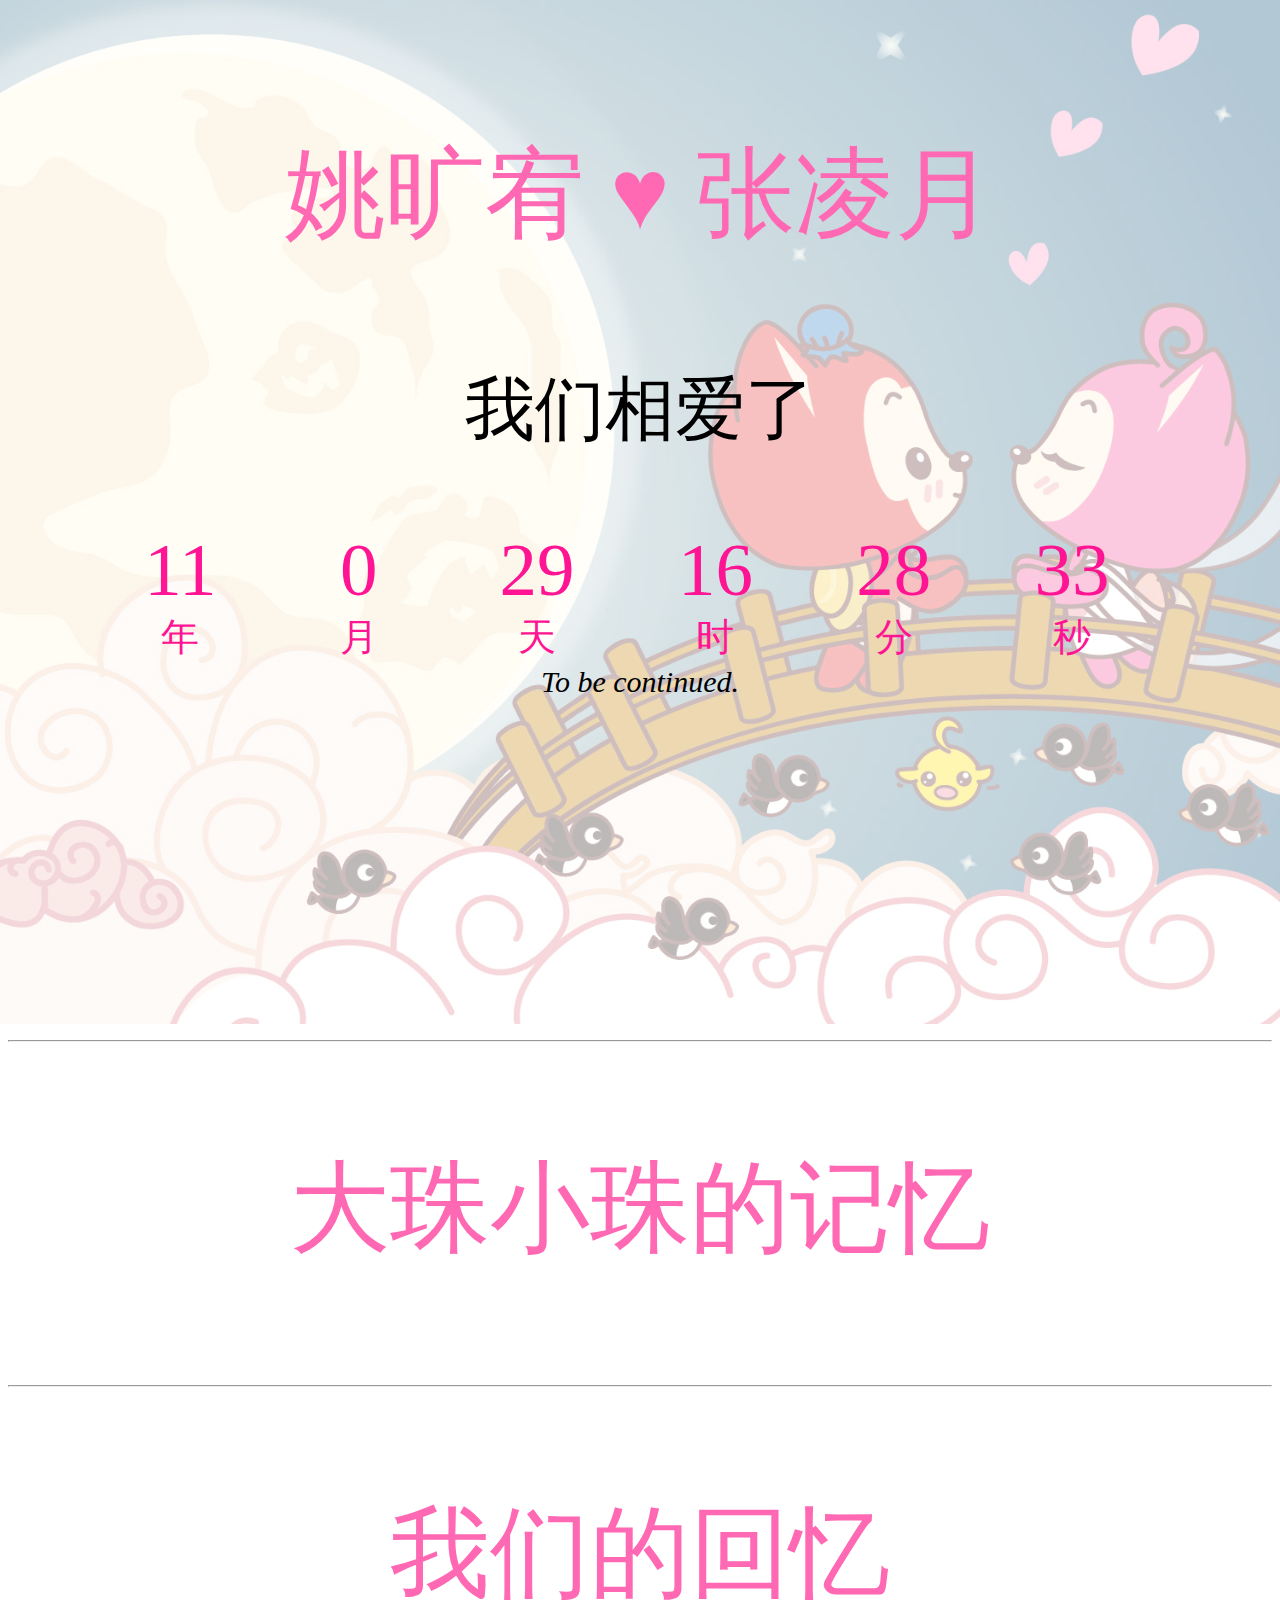
==== commit 9dd6b274: "Timeline skelton implemented" ====
--- a/index.html
+++ b/index.html
@@ -30,19 +30,7 @@
                     format: 'YODHMS'
                 });
             // load time line
-            $('.timeline').timelify({
-
-                // animation types
-                animLeft: "bounceInLeft",
-                animRight: "bounceInRight",
-                animCenter: "bounceInUp",
-
-                // animation speed
-                animSpeed: 300,
-
-                // trigger position in pixels
-                offset: 150
-            });
+            loadTimeline();
 
             // load the gallery images
             loadImages();
@@ -61,102 +49,7 @@
 
     <div class="block" id="story-line">
         <p class="header1" id="story-line-p-1">大珠小珠的记忆</p>
-        <div class="timeline">
-            <h2>2013</h2>
-            <ul class="timeline-items">
-                <li class="is-hidden timeline-item"> <!-- Normal block, positionned to the left -->
-                    <h3>Title</h3>
-                    <hr>
-                    <p>Lorem ipsum dolor sit amet, consectetur adipisicing elit. Amet cupiditate, delectus deserunt doloribus earum eveniet explicabo fuga iste magni maxime mollitia nemo neque, perferendis quod reprehenderit ut, vel veritatis voluptas?</p>
-                    <hr>
-                    <time>January 2013</time>
-                </li>
-            </ul>
-            <h2>2014</h2>
-            <ul class="timeline-items">
-                <li class="is-hidden timeline-item inverted"> <!-- Normal block, positionned to the right  -->
-                    <h3>Title</h3>
-                    <hr>
-                    <p>Lorem ipsum dolor sit amet, consectetur adipisicing elit. Adipisci alias aspernatur consequuntur culpa deserunt ea esse est inventore, ipsa laborum officia, quam quia quidem, rem sunt tempora tenetur ullam voluptatem.</p>
-                    <p>Lorem ipsum dolor sit amet, consectetur adipisicing elit. Dicta dolore harum iure quod ut! Accusamus aspernatur corporis est excepturi facere laudantium nesciunt nihil optio, quaerat quos rerum sunt suscipit voluptate?.</p>
-                    <hr>
-                    <time>Mars 2014</time>
-                </li>
-                <li class="is-hidden timeline-item centered"> <!-- Centered block, positionned in the middle -->
-                    <h3>Title</h3>
-                    <hr>
-                    <p>Lorem ipsum dolor sit amet, consectetur adipisicing elit. Blanditiis, cupiditate dicta dignissimos dolorem doloribus ducimus eos error ex molestiae nobis odio odit optio placeat quasi repudiandae, unde velit voluptate voluptatem!
-                    </p>
-                    <p>Lorem ipsum dolor sit amet, consectetur adipisicing elit. Ab commodi consectetur cupiditate ea, eius excepturi expedita illum, incidunt ipsam iste modi obcaecati optio repellendus! Dolore dolores pariatur sint veniam voluptates!</p>
-                    <p>Lorem ipsum dolor sit amet, consectetur adipisicing elit. Adipisci consequatur distinctio doloremque eos eum eveniet fuga molestiae mollitia nesciunt nisi nobis nostrum, odio omnis pariatur praesentium quibusdam sequi sint voluptates.</p>
-                    <p>Lorem ipsum dolor sit amet, consectetur adipisicing elit. A aliquam, aspernatur commodi consequuntur corporis dicta, distinctio enim eos expedita, id iste laborum maxime nesciunt quaerat sed temporibus veniam vero voluptatem.</p>
-                    <p><a
-                        href="http://gamejolt.com/games/slender-the-cursed-forest/30950">Link</a>
-                    </p>
-                    <hr>
-                    <time>Date</time>
-                </li>
-
-            </ul>
-            <h2>2015</h2>
-            <ul class="timeline-items">
-                <li class="is-hidden timeline-item">
-                    <h3>Title</h3>
-                    <hr>
-                    <p>Lorem ipsum dolor sit amet, consectetur adipisicing elit. Ad aspernatur blanditiis dolorem, eos excepturi impedit neque nisi recusandae repudiandae tempora. Ad debitis ducimus est et explicabo, id in nam necessitatibus?</p>
-
-                    <p><span>Lorem ipsum dolor sit amet, consectetur adipisicing elit. Accusamus aperiam, culpa eveniet excepturi fugiat, harum laborum laudantium magni nemo nihil officia possimus quaerat quas quod sapiente sit tempora vel? Veritatis.</span></p>
-                    <hr>
-                    <time>Date</time>
-                </li>
-                <li class="is-hidden timeline-item inverted">
-                    <h3>Title</h3>
-                    <hr>
-                    <p>Lorem ipsum dolor sit amet, consectetur adipisicing elit. Cumque dignissimos inventore labore maiores mollitia neque nesciunt nulla obcaecati vel velit! Aut, maxime minima? Eos est laborum non optio quidem ut!</p>
-
-                    <p>Lorem ipsum dolor sit amet, consectetur adipisicing elit. Autem distinctio fugit, harum id magnam perferendis porro sint vel voluptate voluptatibus! Ad adipisci deleniti ea nisi, placeat ratione saepe sunt veritatis.</p>
-                    <hr>
-                    <time>Date</time>
-                </li>
-
-            </ul>
-            <h2>2016</h2>
-            <ul class="timeline-items">
-                <li class="is-hidden timeline-item">
-                    <h3>Title</h3>
-                    <hr>
-                    <p>Lorem ipsum dolor sit amet, consectetur adipisicing elit. In ipsum magnam quis vero vitae. Adipisci at doloribus eius expedita id, nobis officiis perferendis quae sint ut. Consectetur nostrum obcaecati veritatis!</p>
-
-                    <p>Lorem ipsum dolor sit amet, <strong>consectetur</strong> adipisicing elit. Aliquam asperiores, cum deserunt dicta est facere fuga fugiat laboriosam perspiciatis quae quia ratione rem. Aspernatur earum, est et facilis nobis repudiandae.</p>
-                    <hr>
-                    <time>Date</time>
-                </li>
-                <li class="is-hidden timeline-item">
-                    <h3>Grands Enfants</h3>
-                    <hr>
-                    <p>Lorem ipsum dolor sit amet, consectetur adipisicing elit. Adipisci animi, commodi delectus dolor ea maxime modi nobis obcaecati odit, provident quaerat, soluta voluptates! Ex inventore libero placeat quaerat quod sint?</p>
-                    <p><span>Lorem ipsum dolor sit amet, consectetur adipisicing elit. Cumque delectus doloremque inventore iste officiis porro possimus quis, quod repellat sint. Aliquam dolorum explicabo hic illo modi molestias quae, quia reiciendis!</span>
-                        <span>Ab assumenda inventore molestiae optio similique veritatis? Autem cupiditate earum eius fugiat fugit magnam nihil officiis quas qui repudiandae! Assumenda, expedita fugit ipsam natus odio qui similique. Debitis, error, quia.</span></p>
-                    <p><a href="http://grands-enfants-timeline.herokuapp.com/">Link</a></p>
-                    <hr>
-                    <time>Date</time>
-                </li>
-                <li class="is-hidden timeline-item centered">
-                    <h3>Title</h3>
-                    <hr>
-                    <p><span>Lorem ipsum dolor sit amet, consectetur adipisicing elit. Aliquam aliquid animi architecto aspernatur assumenda dicta distinctio ducimus, fugiat fugit hic itaque laudantium maxime nam praesentium rem sint sit sunt voluptatibus!</span><span>Aliquam aliquid consequuntur cum ipsum itaque libero magni maxime, minima necessitatibus, odit, placeat quam quo ratione recusandae repudiandae sapiente tempore! Alias, id, rerum? Cum deserunt, dolorem explicabo illum numquam quibusdam?</span><span>Autem distinctio error magni, maiores praesentium provident voluptatibus. A, ad autem beatae debitis deserunt ducimus exercitationem inventore magni, molestias neque quasi quibusdam quo. Ab dolor modi, neque numquam officiis quam.</span>
-                        <span>Fuga libero nam similique. Animi aut cum cupiditate ducimus, eum laboriosam minima neque numquam odio officia placeat possimus quaerat quidem similique sint ullam vero voluptatem voluptatibus. Accusamus commodi perspiciatis repellendus.</span>
-                    </p>
-                    <p>Lorem ipsum dolor sit amet, consectetur adipisicing elit. Accusantium earum inventore nobis quo! Aspernatur consectetur corporis eaque, eveniet expedita, explicabo ipsum nostrum omnis pariatur, placeat quaerat reprehenderit tempora totam ullam.</p>
-                    <p>Lorem ipsum dolor sit amet, consectetur adipisicing elit. Autem blanditiis expedita illo ipsum molestiae, nisi porro quaerat quam quidem reprehenderit sed, sit, ut! At dolorem et, eum facilis quasi sed!
-                        <strong>Lorem ipsum</strong> dolor sit amet, consectetur adipisicing elit. Asperiores cumque cupiditate debitis ea ex iure iusto maiores mollitia nihil non obcaecati omnis quidem quod sequi soluta suscipit, tenetur voluptatem voluptatum.</p>
-                    <p>Lorem ipsum dolor sit amet, consectetur adipisicing elit. Animi architecto aut cum dolore dolores neque nesciunt nostrum porro quibusdam ratione! Architecto cum distinctio error et in laboriosam molestiae molestias saepe!</p>
-                    <p><a href="http://c-vitae.herokuapp.com">Link</a></p>
-                    <hr>
-                    <time>Date</time>
-                </li>
-            </ul>
-        </div>
+        <div class="timeline" id="story-line-holder"></div>
     </div>
 
 
--- a/css/timelify.css
+++ b/css/timelify.css
@@ -91,39 +91,21 @@
     left: calc(100% + 10.4%);
 }
 
-.timeline .timeline-items .timeline-item:nth-of-type(2n+1) {
+.timeline .timeline-items .timeline-item {
     background-color: #00acc1;
     color: white;
 }
 
-.timeline .timeline-items .timeline-item:nth-of-type(2n+1) hr {
+.timeline .timeline-items .timeline-item hr {
     border-top: 1px solid #00c3db;
 }
 
-.timeline .timeline-items .timeline-item:nth-of-type(2n+1) a {
+.timeline .timeline-items .timeline-item a {
     color: #1759a2;
 }
 
-.timeline .timeline-items .timeline-item:nth-of-type(2n+1)::before {
+.timeline .timeline-items .timeline-item::before {
     border-top: 1em solid #00acc1;
-    border-right: 1em solid transparent;
-}
-
-.timeline .timeline-items .timeline-item:nth-of-type(2n) {
-    background-color: #e57373;
-    color: white;
-}
-
-.timeline .timeline-items .timeline-item:nth-of-type(2n) hr {
-    border-top: 1px solid #e98989;
-}
-
-.timeline .timeline-items .timeline-item:nth-of-type(2n) a {
-    color: #601010;
-}
-
-.timeline .timeline-items .timeline-item:nth-of-type(2n)::before {
-    border-top: 1em solid #e57373;
     border-right: 1em solid transparent;
 }
 
@@ -153,41 +135,20 @@
     left: calc(-8.78% - 13px);
 }
 
-
-
-.timeline .timeline-items .timeline-item.inverted:nth-of-type(2n+1) {
-    background-color: #00acc1;
-    color: white;
-}
-
-.timeline .timeline-items .timeline-item.inverted:nth-of-type(2n+1) hr {
-    border-top: 1px solid #00c3db;
-}
-
-
-.timeline .timeline-items .timeline-item.inverted:nth-of-type(2n+1) a {
-    color: #1759a2;
-}
-
-.timeline .timeline-items .timeline-item.inverted:nth-of-type(2n+1)::before {
-    border-top: 1em solid #00acc1;
-    border-left: 1em solid transparent;
-}
-
-.timeline .timeline-items .timeline-item.inverted:nth-of-type(2n) {
+.timeline .timeline-items .timeline-item.inverted {
     background-color: #e57373;
     color: white;
 }
 
-.timeline .timeline-items .timeline-item.inverted:nth-of-type(2n) hr {
+.timeline .timeline-items .timeline-item.inverted hr {
     border-top: 1px solid #e98989;
 }
 
-.timeline .timeline-items .timeline-item.inverted:nth-of-type(2n) a {
+.timeline .timeline-items .timeline-item.inverted a {
     color: #601010;
 }
 
-.timeline .timeline-items .timeline-item.inverted:nth-of-type(2n)::before {
+.timeline .timeline-items .timeline-item.inverted::before {
     border-top: 1em solid #e57373;
     border-left: 1em solid transparent;
 }
@@ -211,42 +172,22 @@
     display: none;
 }
 
-.timeline .timeline-items .timeline-item.centered:nth-of-type(2n+1) {
-    background-color: #00acc1;
-    color: white;
-}
 
-.timeline .timeline-items .timeline-item.centered:nth-of-type(2n+1) hr {
-    border-top: 1px solid #00c3db;
-}
-
-.timeline .timeline-items .timeline-item.centered:nth-of-type(2n+1) a {
-    color: #1759a2;
-}
-
-
-.timeline .timeline-items .timeline-item.centered:nth-of-type(2n+1)::before {
-    border-top: 0;
-    border-left: 1em solid transparent;
-    border-right: 1em solid transparent;
-    border-bottom: 1em solid #00acc1;
-}
-
-.timeline .timeline-items .timeline-item.centered:nth-of-type(2n) {
+.timeline .timeline-items .timeline-item.centered {
     background-color: #e57373;
     color: white;
 }
 
-.timeline .timeline-items .timeline-item.centered:nth-of-type(2n) hr {
+.timeline .timeline-items .timeline-item.centered hr {
     border-top: 1px solid #e98989;
 }
 
 
-.timeline .timeline-items .timeline-item.centered:nth-of-type(2n) a {
+.timeline .timeline-items .timeline-item.centered a {
     color: #601010;
 }
 
-.timeline .timeline-items .timeline-item.centered:nth-of-type(2n)::before {
+.timeline .timeline-items .timeline-item.centered::before {
     border-top: 0;
     border-left: 1em solid transparent;
     border-right: 1em solid transparent;
